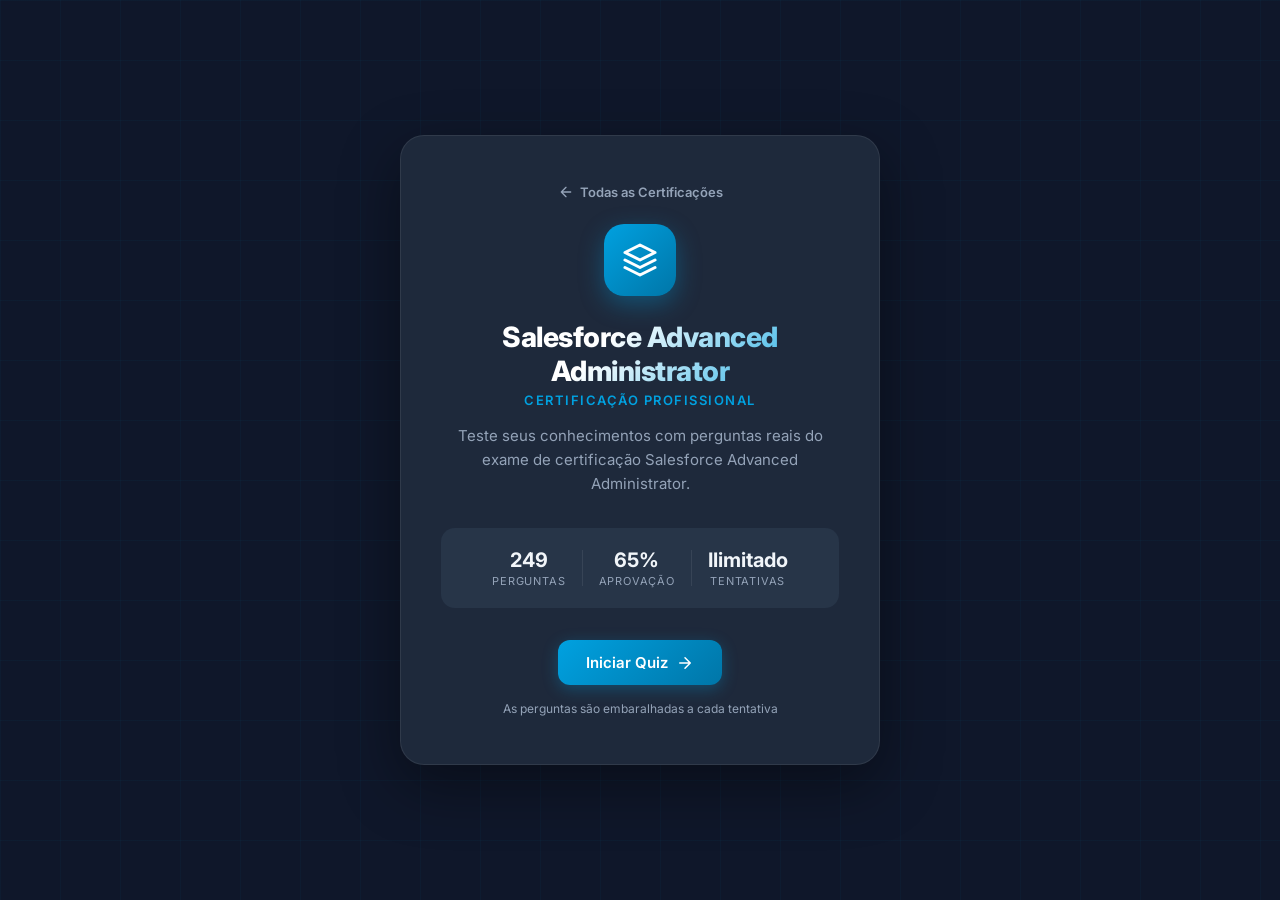
==== advadministrator/index.html @ 9971eaaf "Adv admin e Agentforce" ====
<!DOCTYPE html>
<html lang="pt-BR">
<head>
  <meta charset="UTF-8" />
  <meta name="viewport" content="width=device-width, initial-scale=1.0" />
  <title>Salesforce Advanced Administrator Quiz</title>
  <link rel="preconnect" href="https://fonts.googleapis.com" />
  <link rel="preconnect" href="https://fonts.gstatic.com" crossorigin />
  <link href="https://fonts.googleapis.com/css2?family=Inter:wght@400;500;600;700;800&display=swap" rel="stylesheet" />
  <link rel="stylesheet" href="../style.css" />
  <link rel="icon" href="../favicon-16x16.png" />
  <script>
    window.QUIZ_CONFIG = {
      dataFile: './advadministrator.json',
      passThreshold: 0.65
    };
  </script>
</head>
<body>

  <!-- Tela Inicial -->
  <div id="startScreen" class="screen active">
    <div class="start-card">
      <a href="../" class="hub-back-link">
        <svg viewBox="0 0 24 24" fill="none"><path d="M19 12H5M12 5l-7 7 7 7" stroke="currentColor" stroke-width="2" stroke-linecap="round" stroke-linejoin="round"/></svg>
        Todas as Certificações
      </a>
      <div class="logo-badge">
        <svg viewBox="0 0 24 24" fill="none" xmlns="http://www.w3.org/2000/svg">
          <path d="M12 2L2 7l10 5 10-5-10-5zM2 17l10 5 10-5M2 12l10 5 10-5" stroke="currentColor" stroke-width="2" stroke-linecap="round" stroke-linejoin="round"/>
        </svg>
      </div>
      <h1 class="start-title">Salesforce Advanced Administrator</h1>
      <p class="start-subtitle">Certificação Profissional</p>
      <p class="start-description">
        Teste seus conhecimentos com perguntas reais do exame de certificação Salesforce Advanced Administrator.
      </p>
      <div class="start-stats">
        <div class="stat-item">
          <span class="stat-number" id="totalQuestionsCount">—</span>
          <span class="stat-label">Perguntas</span>
        </div>
        <div class="stat-divider"></div>
        <div class="stat-item">
          <span class="stat-number">65%</span>
          <span class="stat-label">Aprovação</span>
        </div>
        <div class="stat-divider"></div>
        <div class="stat-item">
          <span class="stat-number">Ilimitado</span>
          <span class="stat-label">Tentativas</span>
        </div>
      </div>
      <button id="startBtn" class="btn-primary" disabled>
        <span class="btn-text">Carregando...</span>
        <svg class="btn-icon" viewBox="0 0 24 24" fill="none"><path d="M5 12h14M12 5l7 7-7 7" stroke="currentColor" stroke-width="2" stroke-linecap="round" stroke-linejoin="round"/></svg>
      </button>
      <p class="start-hint">As perguntas são embaralhadas a cada tentativa</p>
    </div>
  </div>

  <!-- Tela do Quiz -->
  <div id="quizScreen" class="screen">
    <div class="quiz-container">

      <header class="quiz-header">
        <div class="quiz-brand">SF Adv. Admin Quiz</div>
        <div class="quiz-meta">
          <span id="questionCounter" class="question-counter">1 / 20</span>
          <div class="score-badge">
            <span class="score-label">Pontos</span>
            <span id="scoreDisplay" class="score-value">0</span>
          </div>
          <button id="exitBtn" class="btn-exit" title="Sair do quiz">
            <svg viewBox="0 0 24 24" fill="none"><path d="M18 6L6 18M6 6l12 12" stroke="currentColor" stroke-width="2" stroke-linecap="round"/></svg>
          </button>
        </div>
      </header>

      <div class="progress-track">
        <div id="progressBar" class="progress-fill"></div>
      </div>

      <main class="quiz-body">
        <div id="questionCard" class="question-card">
          <div class="question-tag" id="questionTag">Pergunta 1</div>
          <h2 id="questionText" class="question-text"></h2>
          <p id="multipleHint" class="multiple-hint hidden">Selecione todas as respostas corretas</p>
          <div id="answersContainer" class="answers-grid"></div>
        </div>

        <div id="feedbackBanner" class="feedback-banner hidden">
          <div class="feedback-icon" id="feedbackIcon"></div>
          <div class="feedback-content">
            <p class="feedback-title" id="feedbackTitle"></p>
            <p class="feedback-detail" id="feedbackDetail"></p>
          </div>
        </div>
      </main>

      <footer class="quiz-footer">
        <button id="clearBtn" class="btn-secondary">
          <svg viewBox="0 0 24 24" fill="none"><path d="M3 6h18M8 6V4h8v2M19 6l-1 14H6L5 6" stroke="currentColor" stroke-width="2" stroke-linecap="round" stroke-linejoin="round"/></svg>
          Limpar
        </button>
        <button id="nextBtn" class="btn-primary" style="display:none;">
          <span class="btn-text">Confirmar</span>
          <svg class="btn-icon" viewBox="0 0 24 24" fill="none"><path d="M5 12h14M12 5l7 7-7 7" stroke="currentColor" stroke-width="2" stroke-linecap="round" stroke-linejoin="round"/></svg>
        </button>
      </footer>

    </div>
  </div>

  <!-- Tela de Resultado -->
  <div id="resultScreen" class="screen">
    <div class="result-card">
      <div id="resultBadge" class="result-badge"></div>
      <h2 id="resultTitle" class="result-title"></h2>
      <p id="resultSubtitle" class="result-subtitle"></p>

      <div class="result-score-ring">
        <svg viewBox="0 0 120 120" class="ring-svg">
          <circle cx="60" cy="60" r="50" class="ring-bg"/>
          <circle cx="60" cy="60" r="50" class="ring-fill" id="ringFill"/>
        </svg>
        <div class="ring-label">
          <span id="resultPercent" class="ring-percent">0%</span>
          <span class="ring-sub">Acertos</span>
        </div>
      </div>

      <div class="result-stats">
        <div class="result-stat correct-stat">
          <span id="correctCount" class="rstat-num">0</span>
          <span class="rstat-label">Corretas</span>
        </div>
        <div class="result-stat incorrect-stat">
          <span id="incorrectCount" class="rstat-num">0</span>
          <span class="rstat-label">Incorretas</span>
        </div>
        <div class="result-stat total-stat">
          <span id="totalCount" class="rstat-num">0</span>
          <span class="rstat-label">Total</span>
        </div>
      </div>

      <div class="result-actions">
        <button id="restartBtn" class="btn-primary">
          <svg viewBox="0 0 24 24" fill="none"><path d="M1 4v6h6M23 20v-6h-6" stroke="currentColor" stroke-width="2" stroke-linecap="round" stroke-linejoin="round"/><path d="M20.49 9A9 9 0 005.64 5.64L1 10m22 4l-4.64 4.36A9 9 0 013.51 15" stroke="currentColor" stroke-width="2" stroke-linecap="round" stroke-linejoin="round"/></svg>
          Tentar Novamente
        </button>
        <button id="backHomeBtn" class="btn-secondary">Voltar ao Início</button>
      </div>
    </div>
  </div>

  <!-- Confirmação de saída -->
  <div id="exitModal" class="overlay hidden">
    <div class="confirm-card">
      <h3>Sair do quiz?</h3>
      <p>Seu progresso atual será perdido.</p>
      <div class="confirm-actions">
        <button id="confirmExit" class="btn-danger">Sair</button>
        <button id="cancelExit" class="btn-secondary">Continuar</button>
      </div>
    </div>
  </div>

  <script src="../quiz.js"></script>
</body>
</html>
---- style.css ----
*, *::before, *::after { box-sizing: border-box; margin: 0; padding: 0; }

:root {
  --brand: #00A1E0;
  --brand-dark: #0076A8;
  --brand-light: #E8F7FC;
  --success: #2ECC71;
  --success-bg: #EAFAF1;
  --danger: #E74C3C;
  --danger-bg: #FDECEA;
  --warning: #F39C12;
  --bg: #0F172A;
  --surface: #1E293B;
  --surface-2: #273548;
  --border: rgba(255,255,255,0.08);
  --text: #F1F5F9;
  --text-muted: #94A3B8;
  --radius: 16px;
  --shadow: 0 20px 60px rgba(0,0,0,0.4);
  --transition: 0.25s cubic-bezier(0.4, 0, 0.2, 1);
}

body {
  font-family: 'Inter', sans-serif;
  background: var(--bg);
  color: var(--text);
  min-height: 100vh;
  overflow-x: hidden;
}

/* ── Background animated grid ── */
body::before {
  content: '';
  position: fixed;
  inset: 0;
  background-image:
    linear-gradient(rgba(0,161,224,0.04) 1px, transparent 1px),
    linear-gradient(90deg, rgba(0,161,224,0.04) 1px, transparent 1px);
  background-size: 60px 60px;
  pointer-events: none;
  z-index: 0;
}

/* ── Screens ── */
.screen {
  display: none;
  min-height: 100vh;
  position: relative;
  z-index: 1;
}
.screen.active { display: flex; }

/* ══════════════════════════════
   START SCREEN
══════════════════════════════ */
#startScreen {
  justify-content: center;
  align-items: center;
  padding: 24px;
}

.start-card {
  background: var(--surface);
  border: 1px solid var(--border);
  border-radius: 24px;
  padding: 48px 40px;
  width: 100%;
  max-width: 480px;
  text-align: center;
  box-shadow: var(--shadow);
  animation: slideUp 0.5s var(--transition) both;
}

@keyframes slideUp {
  from { opacity: 0; transform: translateY(32px); }
  to   { opacity: 1; transform: translateY(0); }
}

.logo-badge {
  width: 72px;
  height: 72px;
  background: linear-gradient(135deg, var(--brand), var(--brand-dark));
  border-radius: 20px;
  display: flex;
  align-items: center;
  justify-content: center;
  margin: 0 auto 24px;
  color: #fff;
  box-shadow: 0 8px 24px rgba(0,161,224,0.35);
}
.logo-badge svg { width: 36px; height: 36px; }

.start-title {
  font-size: 28px;
  font-weight: 800;
  letter-spacing: -0.5px;
  background: linear-gradient(135deg, #fff 40%, var(--brand));
  -webkit-background-clip: text;
  -webkit-text-fill-color: transparent;
  background-clip: text;
}
.start-subtitle {
  font-size: 13px;
  font-weight: 600;
  color: var(--brand);
  text-transform: uppercase;
  letter-spacing: 1.5px;
  margin-top: 4px;
  margin-bottom: 16px;
}
.start-description {
  color: var(--text-muted);
  font-size: 15px;
  line-height: 1.6;
  margin-bottom: 32px;
}

.start-stats {
  display: flex;
  justify-content: center;
  align-items: center;
  gap: 16px;
  background: var(--surface-2);
  border-radius: 14px;
  padding: 20px;
  margin-bottom: 32px;
}
.stat-item { display: flex; flex-direction: column; align-items: center; gap: 2px; }
.stat-number { font-size: 20px; font-weight: 700; color: var(--text); }
.stat-label { font-size: 11px; color: var(--text-muted); text-transform: uppercase; letter-spacing: 0.8px; }
.stat-divider { width: 1px; height: 36px; background: var(--border); }

.start-hint {
  margin-top: 16px;
  font-size: 12px;
  color: var(--text-muted);
}

/* ══════════════════════════════
   QUIZ SCREEN
══════════════════════════════ */
#quizScreen {
  flex-direction: column;
  align-items: center;
  padding: 0 0 32px;
}

.quiz-container {
  width: 100%;
  max-width: 780px;
  display: flex;
  flex-direction: column;
  min-height: 100vh;
  padding: 0 16px;
}

.quiz-header {
  display: flex;
  align-items: center;
  justify-content: space-between;
  padding: 20px 0;
  position: sticky;
  top: 0;
  background: var(--bg);
  z-index: 10;
  border-bottom: 1px solid var(--border);
  margin: 0 -16px;
  padding-left: 16px;
  padding-right: 16px;
}

.quiz-brand {
  font-size: 14px;
  font-weight: 700;
  color: var(--brand);
  letter-spacing: 0.5px;
}

.quiz-meta {
  display: flex;
  align-items: center;
  gap: 12px;
}

.question-counter {
  font-size: 13px;
  font-weight: 600;
  color: var(--text-muted);
  background: var(--surface);
  padding: 6px 12px;
  border-radius: 20px;
  border: 1px solid var(--border);
}

.score-badge {
  display: flex;
  align-items: center;
  gap: 6px;
  background: linear-gradient(135deg, var(--brand-dark), var(--brand));
  padding: 6px 14px;
  border-radius: 20px;
}
.score-label { font-size: 11px; color: rgba(255,255,255,0.75); font-weight: 500; }
.score-value { font-size: 14px; font-weight: 700; color: #fff; min-width: 20px; text-align: center; }

.btn-exit {
  width: 36px;
  height: 36px;
  border-radius: 50%;
  border: 1px solid var(--border);
  background: var(--surface);
  color: var(--text-muted);
  cursor: pointer;
  display: flex;
  align-items: center;
  justify-content: center;
  transition: all var(--transition);
}
.btn-exit:hover { background: var(--danger-bg); color: var(--danger); border-color: var(--danger); }
.btn-exit svg { width: 16px; height: 16px; }

/* Progress bar */
.progress-track {
  height: 4px;
  background: var(--surface-2);
  margin: 0 -16px;
  position: relative;
}
.progress-fill {
  height: 100%;
  background: linear-gradient(90deg, var(--brand-dark), var(--brand));
  border-radius: 0 4px 4px 0;
  transition: width 0.5s cubic-bezier(0.4, 0, 0.2, 1);
  width: 0%;
  box-shadow: 0 0 10px rgba(0,161,224,0.5);
}

/* Quiz body */
.quiz-body {
  flex: 1;
  padding: 32px 0;
  display: flex;
  flex-direction: column;
  gap: 20px;
}

.question-card {
  background: var(--surface);
  border: 1px solid var(--border);
  border-radius: var(--radius);
  padding: 32px;
  animation: fadeIn 0.35s var(--transition);
}

@keyframes fadeIn {
  from { opacity: 0; transform: translateY(12px); }
  to   { opacity: 1; transform: translateY(0); }
}

.question-tag {
  font-size: 11px;
  font-weight: 700;
  text-transform: uppercase;
  letter-spacing: 1.5px;
  color: var(--brand);
  margin-bottom: 16px;
}

.question-text {
  font-size: 18px;
  font-weight: 600;
  line-height: 1.65;
  color: var(--text);
  margin-bottom: 28px;
}

.multiple-hint {
  font-size: 12px;
  font-weight: 500;
  color: var(--warning);
  background: rgba(243,156,18,0.1);
  border: 1px solid rgba(243,156,18,0.25);
  padding: 8px 14px;
  border-radius: 8px;
  margin-bottom: 20px;
  display: inline-flex;
  align-items: center;
  gap: 6px;
}
.multiple-hint.hidden { display: none; }

/* Answers */
.answers-grid {
  display: flex;
  flex-direction: column;
  gap: 10px;
}

.answer {
  padding: 16px 20px;
  border-radius: 12px;
  border: 1.5px solid var(--border);
  background: var(--surface-2);
  color: var(--text);
  cursor: pointer;
  font-size: 15px;
  line-height: 1.5;
  transition: all var(--transition);
  display: flex;
  align-items: flex-start;
  gap: 14px;
  position: relative;
  overflow: hidden;
}

.answer::before {
  content: '';
  position: absolute;
  inset: 0;
  background: linear-gradient(135deg, var(--brand), var(--brand-dark));
  opacity: 0;
  transition: opacity var(--transition);
}

.answer-letter {
  min-width: 28px;
  height: 28px;
  border-radius: 8px;
  background: var(--bg);
  border: 1.5px solid var(--border);
  display: flex;
  align-items: center;
  justify-content: center;
  font-size: 12px;
  font-weight: 700;
  color: var(--text-muted);
  flex-shrink: 0;
  position: relative;
  z-index: 1;
  transition: all var(--transition);
}

.answer-text {
  position: relative;
  z-index: 1;
  padding-top: 3px;
}

.answer:hover:not(.disabled) {
  border-color: var(--brand);
  transform: translateX(4px);
}
.answer:hover:not(.disabled) .answer-letter {
  border-color: var(--brand);
  color: var(--brand);
}

.answer.selected {
  border-color: var(--brand);
  background: rgba(0,161,224,0.12);
}
.answer.selected .answer-letter {
  background: var(--brand);
  border-color: var(--brand);
  color: #fff;
}

.answer.correct {
  border-color: var(--success) !important;
  background: rgba(46,204,113,0.12) !important;
}
.answer.correct .answer-letter {
  background: var(--success) !important;
  border-color: var(--success) !important;
  color: #fff !important;
}

.answer.incorrect {
  border-color: var(--danger) !important;
  background: rgba(231,76,60,0.12) !important;
}
.answer.incorrect .answer-letter {
  background: var(--danger) !important;
  border-color: var(--danger) !important;
  color: #fff !important;
}

.answer.disabled {
  cursor: not-allowed;
  opacity: 0.7;
}
.answer.disabled:hover { transform: none; border-color: var(--border); }
.answer.disabled.correct { opacity: 1; }
.answer.disabled.incorrect { opacity: 1; }

/* Feedback banner */
.feedback-banner {
  display: flex;
  align-items: flex-start;
  gap: 16px;
  padding: 20px 24px;
  border-radius: 14px;
  border: 1.5px solid;
  animation: slideIn 0.3s var(--transition);
}
.feedback-banner.hidden { display: none; }
.feedback-banner.correct-feedback {
  background: var(--success-bg);
  border-color: rgba(46,204,113,0.4);
}
.feedback-banner.incorrect-feedback {
  background: var(--danger-bg);
  border-color: rgba(231,76,60,0.4);
}

@keyframes slideIn {
  from { opacity: 0; transform: translateY(-8px); }
  to   { opacity: 1; transform: translateY(0); }
}

.feedback-icon {
  width: 36px;
  height: 36px;
  border-radius: 50%;
  display: flex;
  align-items: center;
  justify-content: center;
  font-size: 18px;
  flex-shrink: 0;
}
.correct-feedback .feedback-icon { background: var(--success); }
.incorrect-feedback .feedback-icon { background: var(--danger); }

.feedback-title {
  font-size: 15px;
  font-weight: 700;
  margin-bottom: 4px;
}
.correct-feedback .feedback-title { color: #1a7a45; }
.incorrect-feedback .feedback-title { color: #a93226; }

.feedback-detail {
  font-size: 13px;
  line-height: 1.5;
}
.correct-feedback .feedback-detail { color: #239a55; }
.incorrect-feedback .feedback-detail { color: #c0392b; }

/* Quiz footer */
.quiz-footer {
  display: flex;
  align-items: center;
  justify-content: space-between;
  padding: 20px 0;
  border-top: 1px solid var(--border);
  gap: 12px;
}

/* ══════════════════════════════
   BUTTONS
══════════════════════════════ */
.btn-primary {
  display: inline-flex;
  align-items: center;
  gap: 8px;
  padding: 13px 28px;
  background: linear-gradient(135deg, var(--brand), var(--brand-dark));
  color: #fff;
  border: none;
  border-radius: 12px;
  font-size: 15px;
  font-weight: 600;
  font-family: 'Inter', sans-serif;
  cursor: pointer;
  transition: all var(--transition);
  box-shadow: 0 4px 16px rgba(0,161,224,0.3);
}
.btn-primary:hover:not(:disabled) {
  transform: translateY(-2px);
  box-shadow: 0 8px 24px rgba(0,161,224,0.4);
}
.btn-primary:active:not(:disabled) { transform: translateY(0); }
.btn-primary:disabled {
  opacity: 0.5;
  cursor: not-allowed;
}
.btn-icon { width: 18px; height: 18px; flex-shrink: 0; }

.btn-secondary {
  display: inline-flex;
  align-items: center;
  gap: 8px;
  padding: 13px 24px;
  background: var(--surface-2);
  color: var(--text-muted);
  border: 1.5px solid var(--border);
  border-radius: 12px;
  font-size: 15px;
  font-weight: 600;
  font-family: 'Inter', sans-serif;
  cursor: pointer;
  transition: all var(--transition);
}
.btn-secondary:hover {
  background: var(--surface);
  color: var(--text);
  border-color: rgba(255,255,255,0.15);
}
.btn-secondary svg { width: 16px; height: 16px; }

.btn-danger {
  display: inline-flex;
  align-items: center;
  gap: 8px;
  padding: 13px 24px;
  background: var(--danger);
  color: #fff;
  border: none;
  border-radius: 12px;
  font-size: 15px;
  font-weight: 600;
  font-family: 'Inter', sans-serif;
  cursor: pointer;
  transition: all var(--transition);
}
.btn-danger:hover { background: #c0392b; }

/* ══════════════════════════════
   RESULT SCREEN
══════════════════════════════ */
#resultScreen {
  justify-content: center;
  align-items: center;
  padding: 24px;
  animation: fadeIn 0.4s var(--transition);
}

.result-card {
  background: var(--surface);
  border: 1px solid var(--border);
  border-radius: 24px;
  padding: 48px 40px;
  width: 100%;
  max-width: 480px;
  text-align: center;
  box-shadow: var(--shadow);
  animation: slideUp 0.5s var(--transition) both;
}

.result-badge {
  width: 72px;
  height: 72px;
  border-radius: 20px;
  display: flex;
  align-items: center;
  justify-content: center;
  font-size: 36px;
  margin: 0 auto 20px;
}
.result-badge.pass { background: rgba(46,204,113,0.15); }
.result-badge.fail { background: rgba(231,76,60,0.15); }

.result-title {
  font-size: 26px;
  font-weight: 800;
  margin-bottom: 8px;
  letter-spacing: -0.5px;
}
.result-subtitle {
  color: var(--text-muted);
  font-size: 15px;
  margin-bottom: 32px;
}

/* Score ring */
.result-score-ring {
  position: relative;
  width: 160px;
  height: 160px;
  margin: 0 auto 32px;
}
.ring-svg {
  width: 100%;
  height: 100%;
  transform: rotate(-90deg);
}
.ring-bg {
  fill: none;
  stroke: var(--surface-2);
  stroke-width: 10;
}
.ring-fill {
  fill: none;
  stroke-width: 10;
  stroke-linecap: round;
  stroke-dasharray: 314;
  stroke-dashoffset: 314;
  transition: stroke-dashoffset 1.2s cubic-bezier(0.4, 0, 0.2, 1) 0.3s,
              stroke 0.5s ease;
}
.ring-label {
  position: absolute;
  inset: 0;
  display: flex;
  flex-direction: column;
  align-items: center;
  justify-content: center;
}
.ring-percent {
  font-size: 32px;
  font-weight: 800;
  line-height: 1;
  letter-spacing: -1px;
}
.ring-sub {
  font-size: 12px;
  color: var(--text-muted);
  font-weight: 500;
  margin-top: 4px;
}

.result-stats {
  display: flex;
  justify-content: center;
  gap: 12px;
  margin-bottom: 36px;
}
.result-stat {
  flex: 1;
  padding: 16px 12px;
  border-radius: 12px;
  display: flex;
  flex-direction: column;
  align-items: center;
  gap: 4px;
}
.correct-stat { background: rgba(46,204,113,0.1); border: 1px solid rgba(46,204,113,0.2); }
.incorrect-stat { background: rgba(231,76,60,0.1); border: 1px solid rgba(231,76,60,0.2); }
.total-stat { background: var(--surface-2); border: 1px solid var(--border); }

.rstat-num { font-size: 24px; font-weight: 800; }
.correct-stat .rstat-num { color: var(--success); }
.incorrect-stat .rstat-num { color: var(--danger); }
.total-stat .rstat-num { color: var(--text); }
.rstat-label { font-size: 11px; color: var(--text-muted); text-transform: uppercase; letter-spacing: 0.8px; font-weight: 600; }

.result-actions {
  display: flex;
  flex-direction: column;
  gap: 12px;
}
.result-actions .btn-primary,
.result-actions .btn-secondary {
  justify-content: center;
  width: 100%;
}

/* ══════════════════════════════
   EXIT MODAL
══════════════════════════════ */
.overlay {
  position: fixed;
  inset: 0;
  background: rgba(0,0,0,0.7);
  display: flex;
  align-items: center;
  justify-content: center;
  z-index: 100;
  backdrop-filter: blur(4px);
  padding: 24px;
}
.overlay.hidden { display: none; }

.confirm-card {
  background: var(--surface);
  border: 1px solid var(--border);
  border-radius: 20px;
  padding: 36px 32px;
  width: 100%;
  max-width: 380px;
  text-align: center;
  animation: slideUp 0.3s var(--transition);
}
.confirm-card h3 { font-size: 20px; font-weight: 700; margin-bottom: 10px; }
.confirm-card p { color: var(--text-muted); font-size: 14px; margin-bottom: 28px; }
.confirm-actions { display: flex; gap: 12px; }
.confirm-actions > * { flex: 1; justify-content: center; }

/* ══════════════════════════════
   HUB SCREEN
══════════════════════════════ */
.hub-screen {
  min-height: 100vh;
  display: flex;
  flex-direction: column;
  align-items: center;
  padding: 64px 24px 48px;
  position: relative;
  z-index: 1;
}

.hub-header {
  text-align: center;
  margin-bottom: 48px;
  max-width: 560px;
}

.hub-logo {
  width: 72px;
  height: 72px;
  background: linear-gradient(135deg, var(--brand), var(--brand-dark));
  border-radius: 20px;
  display: flex;
  align-items: center;
  justify-content: center;
  margin: 0 auto 24px;
  color: #fff;
  box-shadow: 0 8px 24px rgba(0,161,224,0.35);
}
.hub-logo svg { width: 36px; height: 36px; }

.hub-title {
  font-size: 36px;
  font-weight: 800;
  letter-spacing: -1px;
  background: linear-gradient(135deg, #fff 40%, var(--brand));
  -webkit-background-clip: text;
  -webkit-text-fill-color: transparent;
  background-clip: text;
  margin-bottom: 4px;
}

.hub-subtitle {
  font-size: 13px;
  font-weight: 600;
  color: var(--brand);
  text-transform: uppercase;
  letter-spacing: 1.5px;
  margin-bottom: 16px;
}

.hub-description {
  color: var(--text-muted);
  font-size: 15px;
  line-height: 1.6;
}

.cert-grid {
  display: grid;
  grid-template-columns: repeat(auto-fill, minmax(300px, 1fr));
  gap: 20px;
  width: 100%;
  max-width: 760px;
}

.cert-card {
  background: var(--surface);
  border: 1px solid var(--border);
  border-radius: 20px;
  padding: 28px;
  text-decoration: none;
  color: var(--text);
  display: flex;
  flex-direction: column;
  gap: 16px;
  transition: all var(--transition);
  animation: slideUp 0.5s var(--transition) both;
  cursor: pointer;
}

.cert-card:hover {
  border-color: var(--brand);
  transform: translateY(-4px);
  box-shadow: 0 16px 48px rgba(0,161,224,0.18);
}

.cert-icon {
  width: 56px;
  height: 56px;
  border-radius: 16px;
  display: flex;
  align-items: center;
  justify-content: center;
}
.cert-icon svg { width: 28px; height: 28px; color: #fff; }

.cert-icon--admin {
  background: linear-gradient(135deg, var(--brand), var(--brand-dark));
  box-shadow: 0 6px 16px rgba(0,161,224,0.3);
}

.cert-icon--agentforce {
  background: linear-gradient(135deg, #7C3AED, #5B21B6);
  box-shadow: 0 6px 16px rgba(124,58,237,0.3);
}

.cert-name {
  font-size: 18px;
  font-weight: 700;
  letter-spacing: -0.3px;
}

.cert-meta {
  font-size: 13px;
  color: var(--text-muted);
  margin-top: 2px;
}

.cert-tags {
  display: flex;
  gap: 8px;
  flex-wrap: wrap;
}

.cert-tag {
  font-size: 11px;
  font-weight: 600;
  padding: 4px 10px;
  border-radius: 20px;
  background: rgba(0,161,224,0.1);
  color: var(--brand);
  border: 1px solid rgba(0,161,224,0.2);
  text-transform: uppercase;
  letter-spacing: 0.5px;
}

.cert-arrow {
  margin-top: auto;
  color: var(--brand);
  opacity: 0.5;
  transition: all var(--transition);
  display: flex;
  align-items: center;
}
.cert-card:hover .cert-arrow { opacity: 1; transform: translateX(4px); }

.hub-footer-hint {
  margin-top: 40px;
  font-size: 12px;
  color: var(--text-muted);
}

/* ── Back link (inside cert pages) ── */
.hub-back-link {
  display: inline-flex;
  align-items: center;
  gap: 6px;
  font-size: 13px;
  font-weight: 600;
  color: var(--text-muted);
  text-decoration: none;
  margin-bottom: 24px;
  transition: color var(--transition);
}
.hub-back-link:hover { color: var(--brand); }
.hub-back-link svg { width: 16px; height: 16px; }

/* ── Agentforce accent ── */
.logo-badge--agentforce {
  background: linear-gradient(135deg, #7C3AED, #5B21B6);
  box-shadow: 0 8px 24px rgba(124,58,237,0.35);
}

/* ── Responsive ── */
@media (max-width: 600px) {
  .start-card, .result-card { padding: 32px 24px; }
  .question-card { padding: 24px 20px; }
  .question-text { font-size: 16px; }
  .answer { font-size: 14px; padding: 14px 16px; }
  .quiz-footer { flex-direction: column-reverse; }
  .quiz-footer .btn-primary,
  .quiz-footer .btn-secondary { width: 100%; justify-content: center; }
  .start-stats { flex-direction: column; gap: 12px; }
  .stat-divider { width: 80%; height: 1px; }
  .hub-title { font-size: 28px; }
  .cert-grid { grid-template-columns: 1fr; }
}
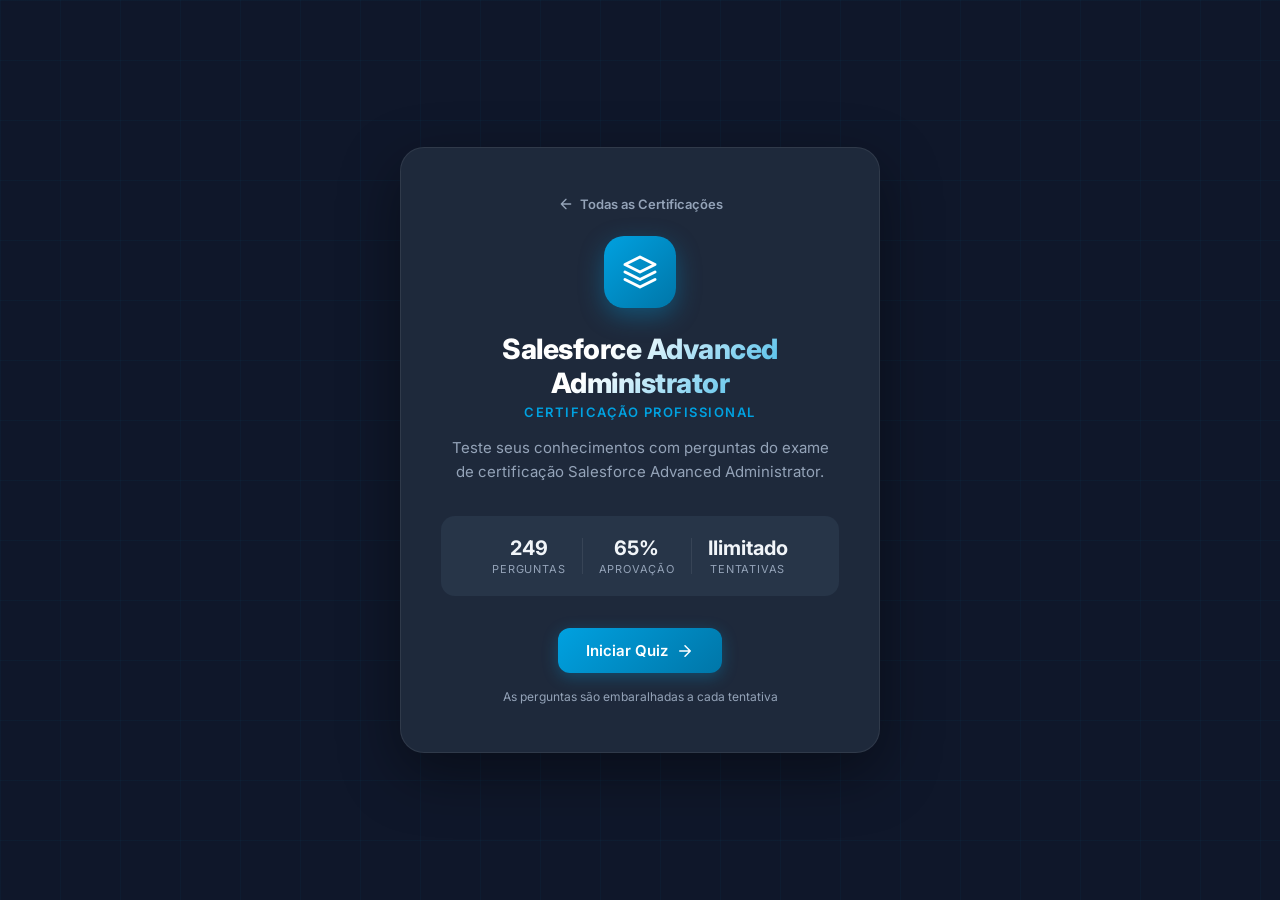
==== commit abfec498: "Update index.html" ====
--- a/advadministrator/index.html
+++ b/advadministrator/index.html
@@ -33,7 +33,7 @@
       <h1 class="start-title">Salesforce Advanced Administrator</h1>
       <p class="start-subtitle">Certificação Profissional</p>
       <p class="start-description">
-        Teste seus conhecimentos com perguntas reais do exame de certificação Salesforce Advanced Administrator.
+        Teste seus conhecimentos com perguntas do exame de certificação Salesforce Advanced Administrator.
       </p>
       <div class="start-stats">
         <div class="stat-item">
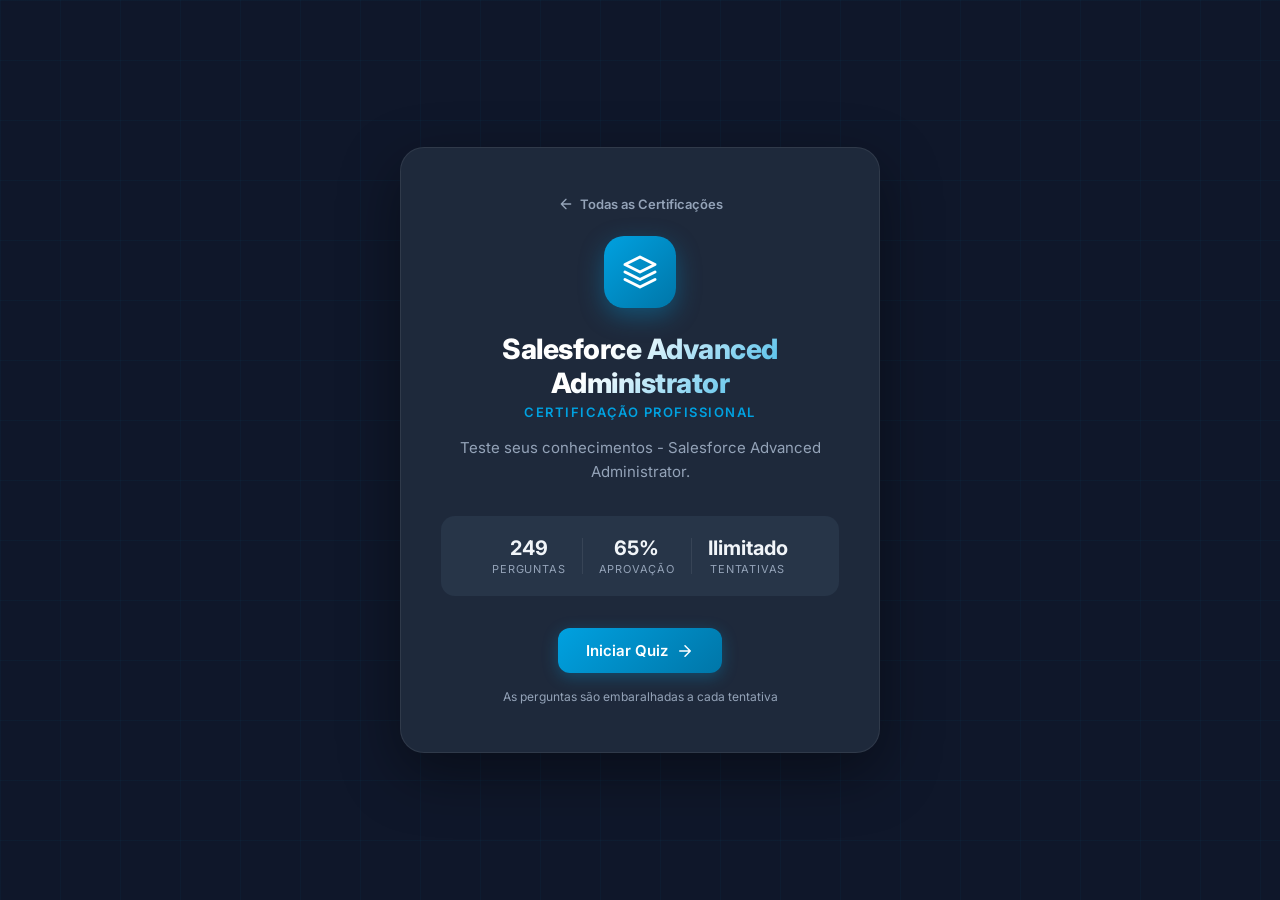
==== commit fd537555: "Update index.html" ====
--- a/advadministrator/index.html
+++ b/advadministrator/index.html
@@ -33,7 +33,7 @@
       <h1 class="start-title">Salesforce Advanced Administrator</h1>
       <p class="start-subtitle">Certificação Profissional</p>
       <p class="start-description">
-        Teste seus conhecimentos com perguntas do exame de certificação Salesforce Advanced Administrator.
+        Teste seus conhecimentos - Salesforce Advanced Administrator.
       </p>
       <div class="start-stats">
         <div class="stat-item">
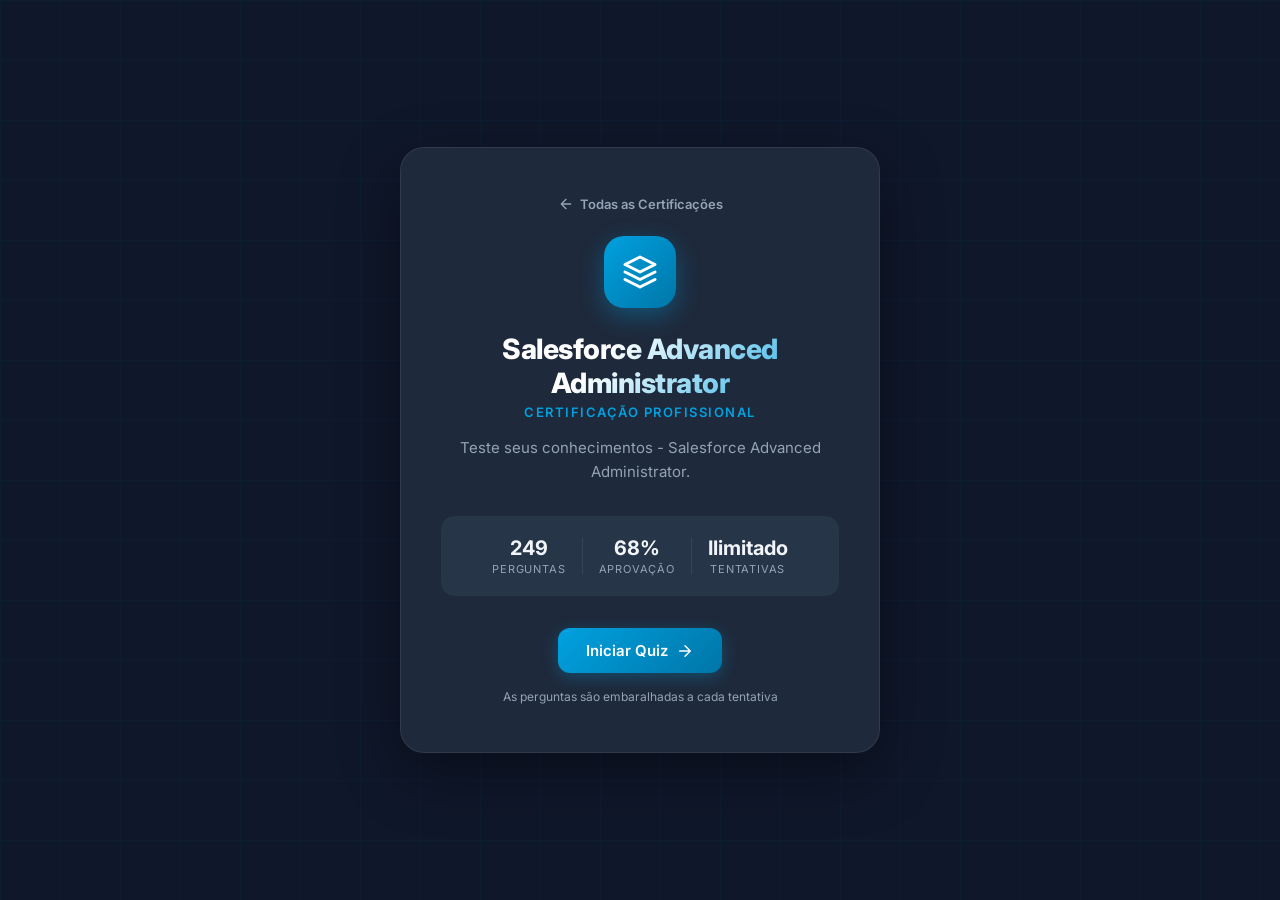
==== commit 9e761fe9: "Update Advanced Administrator pass threshold to 68%" ====
--- a/advadministrator/index.html
+++ b/advadministrator/index.html
@@ -12,7 +12,7 @@
   <script>
     window.QUIZ_CONFIG = {
       dataFile: './advadministrator.json',
-      passThreshold: 0.65
+      passThreshold: 0.68
     };
   </script>
 </head>
@@ -42,7 +42,7 @@
         </div>
         <div class="stat-divider"></div>
         <div class="stat-item">
-          <span class="stat-number">65%</span>
+          <span class="stat-number">68%</span>
           <span class="stat-label">Aprovação</span>
         </div>
         <div class="stat-divider"></div>
--- a/style.css
+++ b/style.css
@@ -794,6 +794,17 @@
   box-shadow: 0 6px 16px rgba(124,58,237,0.3);
 }
 
+
+.cert-icon--datacloud {
+  background: linear-gradient(135deg, #0EA5E9, #0369A1);
+  box-shadow: 0 6px 16px rgba(14,165,233,0.3);
+}
+
+.cert-icon--ba {
+  background: linear-gradient(135deg, #10B981, #059669);
+  box-shadow: 0 6px 16px rgba(16,185,129,0.3);
+}
+
 .cert-name {
   font-size: 18px;
   font-weight: 700;
@@ -859,6 +870,19 @@
 .logo-badge--agentforce {
   background: linear-gradient(135deg, #7C3AED, #5B21B6);
   box-shadow: 0 8px 24px rgba(124,58,237,0.35);
+}
+
+
+/* ── Data Cloud accent ── */
+.logo-badge--datacloud {
+  background: linear-gradient(135deg, #0EA5E9, #0369A1);
+  box-shadow: 0 8px 24px rgba(14,165,233,0.35);
+}
+
+/* ── Business Analyst accent ── */
+.logo-badge--ba {
+  background: linear-gradient(135deg, #10B981, #059669);
+  box-shadow: 0 8px 24px rgba(16,185,129,0.35);
 }
 
 /* ── Responsive ── */
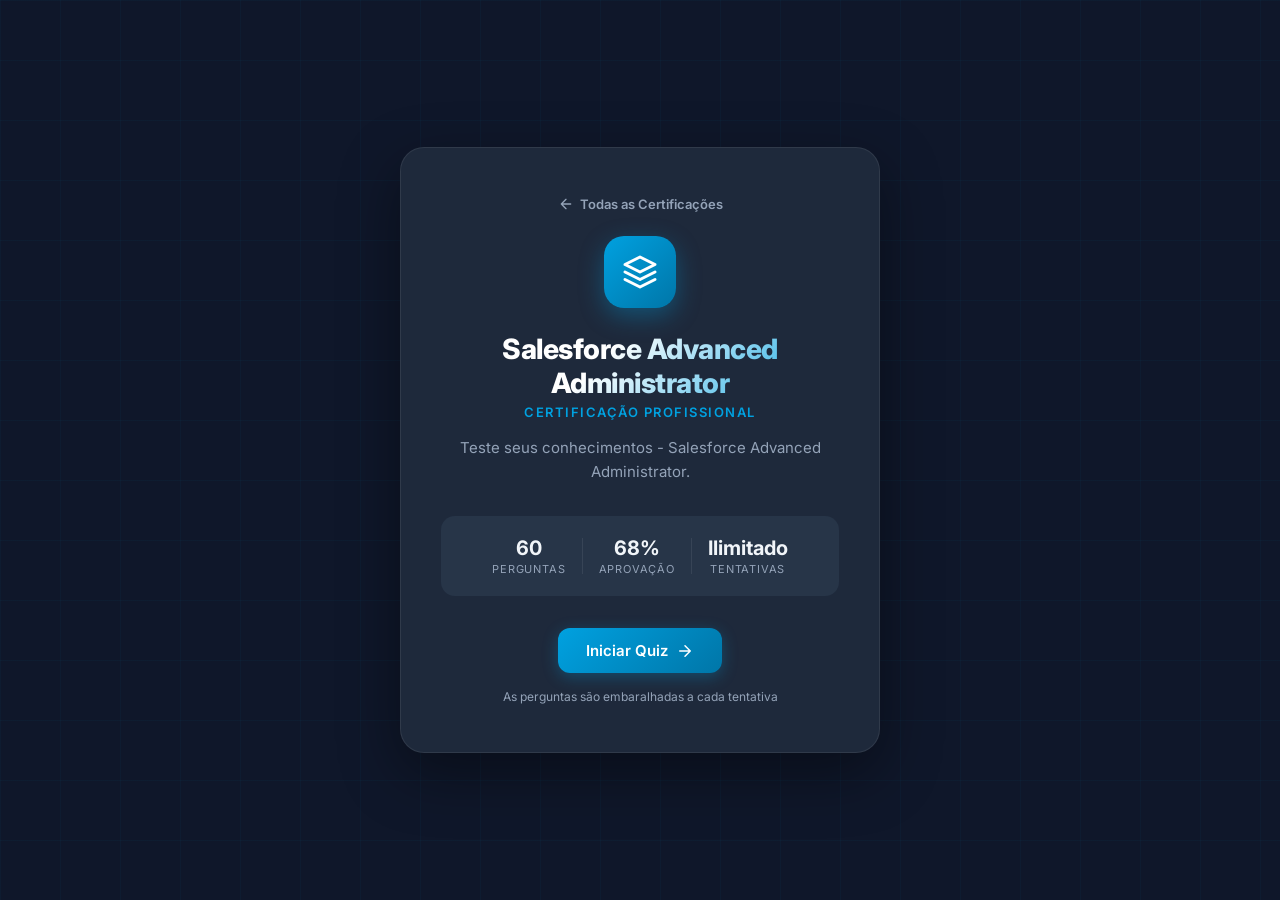
==== commit efed59f8: "Show live success percentage in quiz header" ====
--- a/advadministrator/index.html
+++ b/advadministrator/index.html
@@ -70,6 +70,10 @@
           <div class="score-badge">
             <span class="score-label">Pontos</span>
             <span id="scoreDisplay" class="score-value">0</span>
+          </div>
+          <div class="score-badge">
+            <span class="score-label">Acertos</span>
+            <span id="livePercent" class="score-value">—</span>
           </div>
           <button id="exitBtn" class="btn-exit" title="Sair do quiz">
             <svg viewBox="0 0 24 24" fill="none"><path d="M18 6L6 18M6 6l12 12" stroke="currentColor" stroke-width="2" stroke-linecap="round"/></svg>
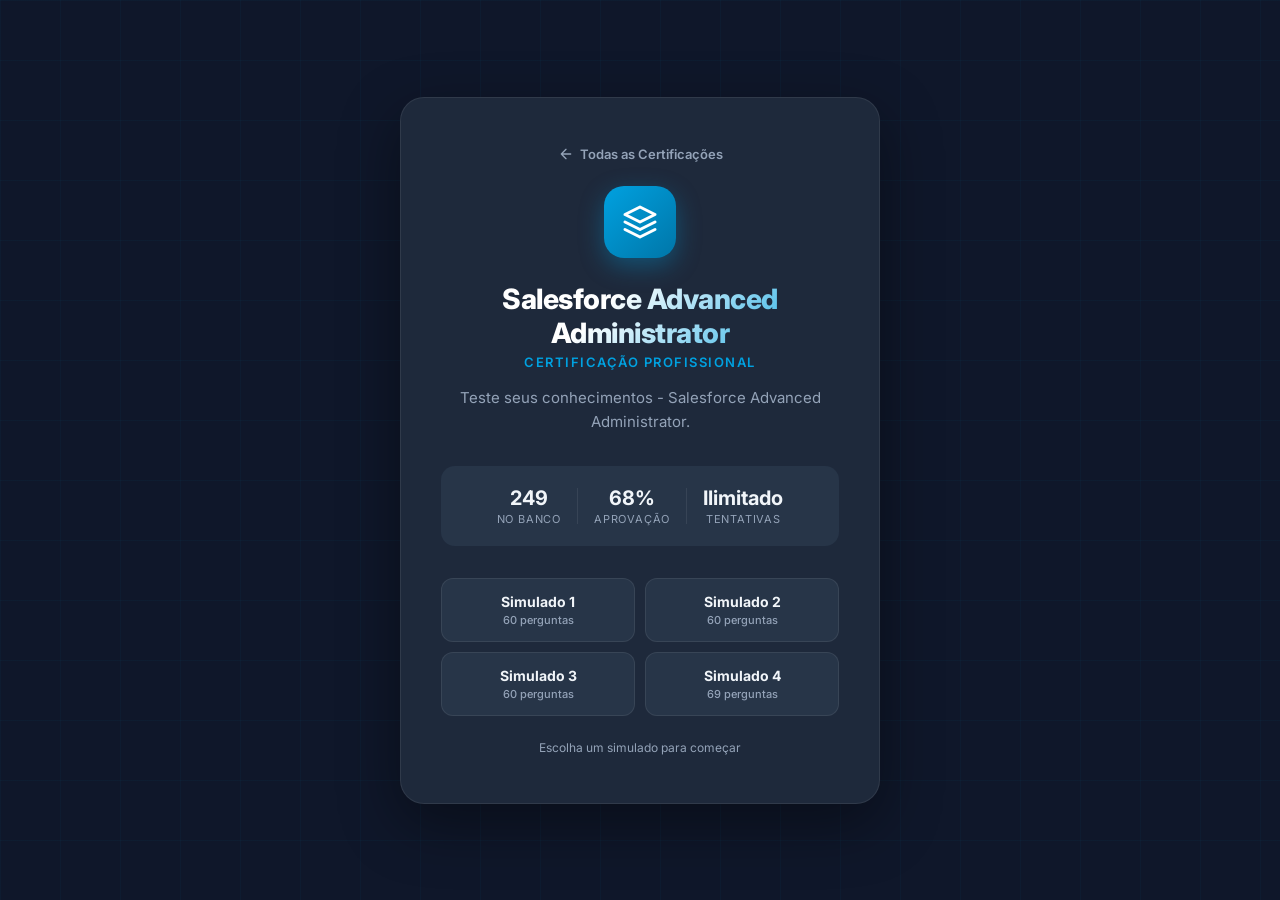
==== commit d84da2c5: "Replicate simulado mode to all certifications - Advanced Administrator: 4 simulados (249 questions) " ====
--- a/advadministrator/index.html
+++ b/advadministrator/index.html
@@ -12,7 +12,10 @@
   <script>
     window.QUIZ_CONFIG = {
       dataFile: './advadministrator.json',
-      passThreshold: 0.68
+      passThreshold: 0.68,
+      indexMode: true,
+      simuladoMode: true,
+      simuladoSize: 60
     };
   </script>
 </head>
@@ -38,7 +41,7 @@
       <div class="start-stats">
         <div class="stat-item">
           <span class="stat-number" id="totalQuestionsCount">—</span>
-          <span class="stat-label">Perguntas</span>
+          <span class="stat-label">No Banco</span>
         </div>
         <div class="stat-divider"></div>
         <div class="stat-item">
@@ -51,11 +54,12 @@
           <span class="stat-label">Tentativas</span>
         </div>
       </div>
-      <button id="startBtn" class="btn-primary" disabled>
+      <div id="simuladoContainer" class="simulado-grid"></div>
+      <button id="startBtn" class="btn-primary" disabled style="display:none;">
         <span class="btn-text">Carregando...</span>
         <svg class="btn-icon" viewBox="0 0 24 24" fill="none"><path d="M5 12h14M12 5l7 7-7 7" stroke="currentColor" stroke-width="2" stroke-linecap="round" stroke-linejoin="round"/></svg>
       </button>
-      <p class="start-hint">As perguntas são embaralhadas a cada tentativa</p>
+      <p class="start-hint">Escolha um simulado para começar</p>
     </div>
   </div>
 
@@ -68,8 +72,8 @@
         <div class="quiz-meta">
           <span id="questionCounter" class="question-counter">1 / 20</span>
           <div class="score-badge">
-            <span class="score-label">Pontos</span>
-            <span id="scoreDisplay" class="score-value">0</span>
+            <span class="score-label">Erros</span>
+            <span id="incorrectDisplay" class="score-value">0</span>
           </div>
           <div class="score-badge">
             <span class="score-label">Acertos</span>
@@ -83,6 +87,18 @@
 
       <div class="progress-track">
         <div id="progressBar" class="progress-fill"></div>
+      </div>
+
+      <!-- Question Index Panel -->
+      <div id="questionIndexPanel" class="question-index-panel">
+        <button id="toggleIndexBtn" class="index-toggle-btn">
+          <span class="index-title">Índice de Perguntas</span>
+          <span id="indexProgressText" class="index-progress-text">0/0 respondidas</span>
+          <svg class="index-toggle-icon" viewBox="0 0 24 24" fill="none" width="18" height="18">
+            <path d="M6 9l6 6 6-6" stroke="currentColor" stroke-width="2" stroke-linecap="round" stroke-linejoin="round"/>
+          </svg>
+        </button>
+        <div id="indexGrid" class="index-grid"></div>
       </div>
 
       <main class="quiz-body">
--- a/style.css
+++ b/style.css
@@ -199,9 +199,14 @@
   background: linear-gradient(135deg, var(--brand-dark), var(--brand));
   padding: 6px 14px;
   border-radius: 20px;
+  transition: background 0.4s ease, box-shadow 0.4s ease;
 }
 .score-label { font-size: 11px; color: rgba(255,255,255,0.75); font-weight: 500; }
 .score-value { font-size: 14px; font-weight: 700; color: #fff; min-width: 20px; text-align: center; }
+
+.score-badge--pass    { background: linear-gradient(135deg, #1a7a45, #2ecc71); box-shadow: 0 4px 12px rgba(46,204,113,0.4); }
+.score-badge--warning { background: linear-gradient(135deg, #7a4f0d, #f39c12); box-shadow: 0 4px 12px rgba(243,156,18,0.4); }
+.score-badge--fail    { background: linear-gradient(135deg, #6b1c1c, #e74c3c); box-shadow: 0 4px 12px rgba(231,76,60,0.4); }
 
 .btn-exit {
   width: 36px;
@@ -883,6 +888,175 @@
 .logo-badge--ba {
   background: linear-gradient(135deg, #10B981, #059669);
   box-shadow: 0 8px 24px rgba(16,185,129,0.35);
+}
+
+/* ══════════════════════════════
+   QUESTION INDEX PANEL
+══════════════════════════════ */
+.question-index-panel {
+  margin: 6px 0 0;
+  border-top: 1px solid var(--border);
+}
+
+.index-toggle-btn {
+  width: 100%;
+  display: flex;
+  align-items: center;
+  gap: 8px;
+  padding: 10px 0;
+  background: none;
+  border: none;
+  color: var(--text-muted);
+  cursor: pointer;
+  font-family: 'Inter', sans-serif;
+  transition: color var(--transition);
+}
+.index-toggle-btn:hover { color: var(--text); }
+
+.index-title {
+  flex: 1;
+  font-size: 11px;
+  font-weight: 700;
+  text-transform: uppercase;
+  letter-spacing: 1px;
+  text-align: left;
+}
+
+.index-progress-text {
+  font-size: 11px;
+  font-weight: 600;
+  color: var(--brand);
+  white-space: nowrap;
+}
+
+.index-toggle-icon {
+  width: 14px;
+  height: 14px;
+  flex-shrink: 0;
+  transition: transform var(--transition);
+}
+.index-toggle-icon.rotated { transform: rotate(180deg); }
+
+.index-grid {
+  display: none;
+  flex-wrap: wrap;
+  gap: 5px;
+  padding: 4px 0 14px;
+}
+.index-grid.open { display: flex; }
+
+.index-btn {
+  width: 30px;
+  height: 30px;
+  border-radius: 50%;
+  border: 1.5px solid var(--border);
+  background: transparent;
+  color: var(--text-muted);
+  font-size: 10px;
+  font-weight: 600;
+  font-family: 'Inter', sans-serif;
+  cursor: pointer;
+  display: flex;
+  align-items: center;
+  justify-content: center;
+  transition: all var(--transition);
+  position: relative;
+  flex-shrink: 0;
+}
+.index-btn:hover {
+  border-color: var(--brand);
+  color: var(--brand);
+  background: rgba(0,161,224,0.08);
+}
+
+.index-btn--current {
+  border-color: var(--brand) !important;
+  background: var(--brand) !important;
+  color: #fff !important;
+  font-weight: 700;
+}
+
+.index-btn--answered {
+  border-color: var(--success);
+  background: rgba(46,204,113,0.18);
+  color: var(--success);
+  font-weight: 700;
+}
+.index-btn--answered::after {
+  content: '✓';
+  position: absolute;
+  top: 1px;
+  right: 2px;
+  font-size: 7px;
+  font-weight: 700;
+  line-height: 1;
+}
+
+.index-btn--wrong {
+  border-color: var(--danger);
+  background: rgba(231,76,60,0.18);
+  color: var(--danger);
+  font-weight: 700;
+}
+.index-btn--wrong::after {
+  content: '✗';
+  position: absolute;
+  top: 1px;
+  right: 2px;
+  font-size: 7px;
+  font-weight: 700;
+  line-height: 1;
+}
+
+/* ══════════════════════════════
+   SIMULADO GRID (Start Screen)
+══════════════════════════════ */
+.simulado-grid {
+  display: grid;
+  grid-template-columns: 1fr 1fr;
+  gap: 10px;
+  margin-bottom: 24px;
+  text-align: left;
+}
+
+.simulado-btn {
+  display: flex;
+  flex-direction: column;
+  align-items: center;
+  justify-content: center;
+  gap: 3px;
+  padding: 14px 16px;
+  background: var(--surface-2);
+  border: 1.5px solid var(--border);
+  border-radius: 12px;
+  cursor: pointer;
+  font-family: 'Inter', sans-serif;
+  text-align: center;
+  transition: all var(--transition);
+}
+.simulado-btn:hover {
+  border-color: var(--brand);
+  background: rgba(0,161,224,0.08);
+  transform: translateY(-2px);
+  box-shadow: 0 6px 20px rgba(0,161,224,0.15);
+}
+
+.simulado-num {
+  font-size: 14px;
+  font-weight: 700;
+  color: var(--text);
+}
+
+.simulado-range {
+  font-size: 12px;
+  color: var(--brand);
+  font-weight: 600;
+}
+
+.simulado-count {
+  font-size: 11px;
+  color: var(--text-muted);
+  font-weight: 500;
 }
 
 /* ── Responsive ── */
@@ -898,4 +1072,6 @@
   .stat-divider { width: 80%; height: 1px; }
   .hub-title { font-size: 28px; }
   .cert-grid { grid-template-columns: 1fr; }
-}
+  .question-index-panel { order: 10; border-top: 1px solid var(--border); padding-top: 0; }
+  .simulado-grid { grid-template-columns: 1fr; }
+}
